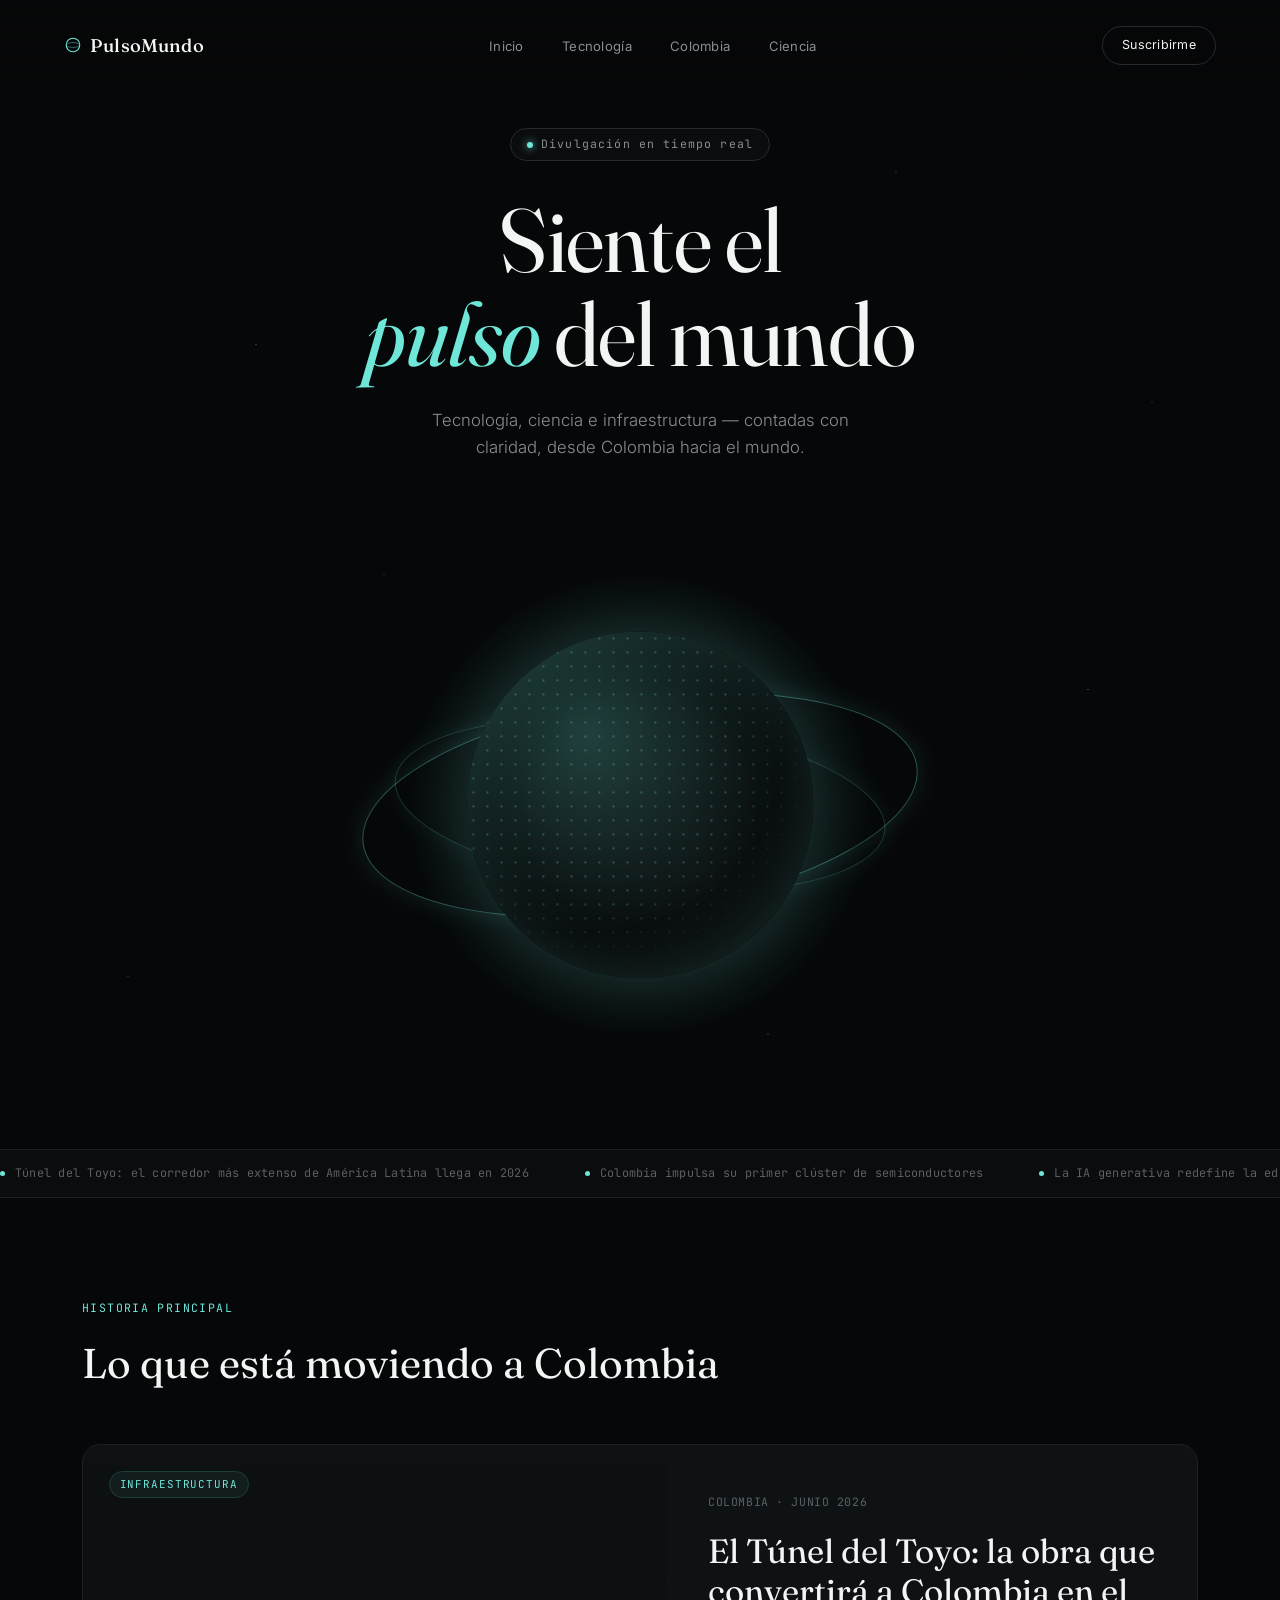
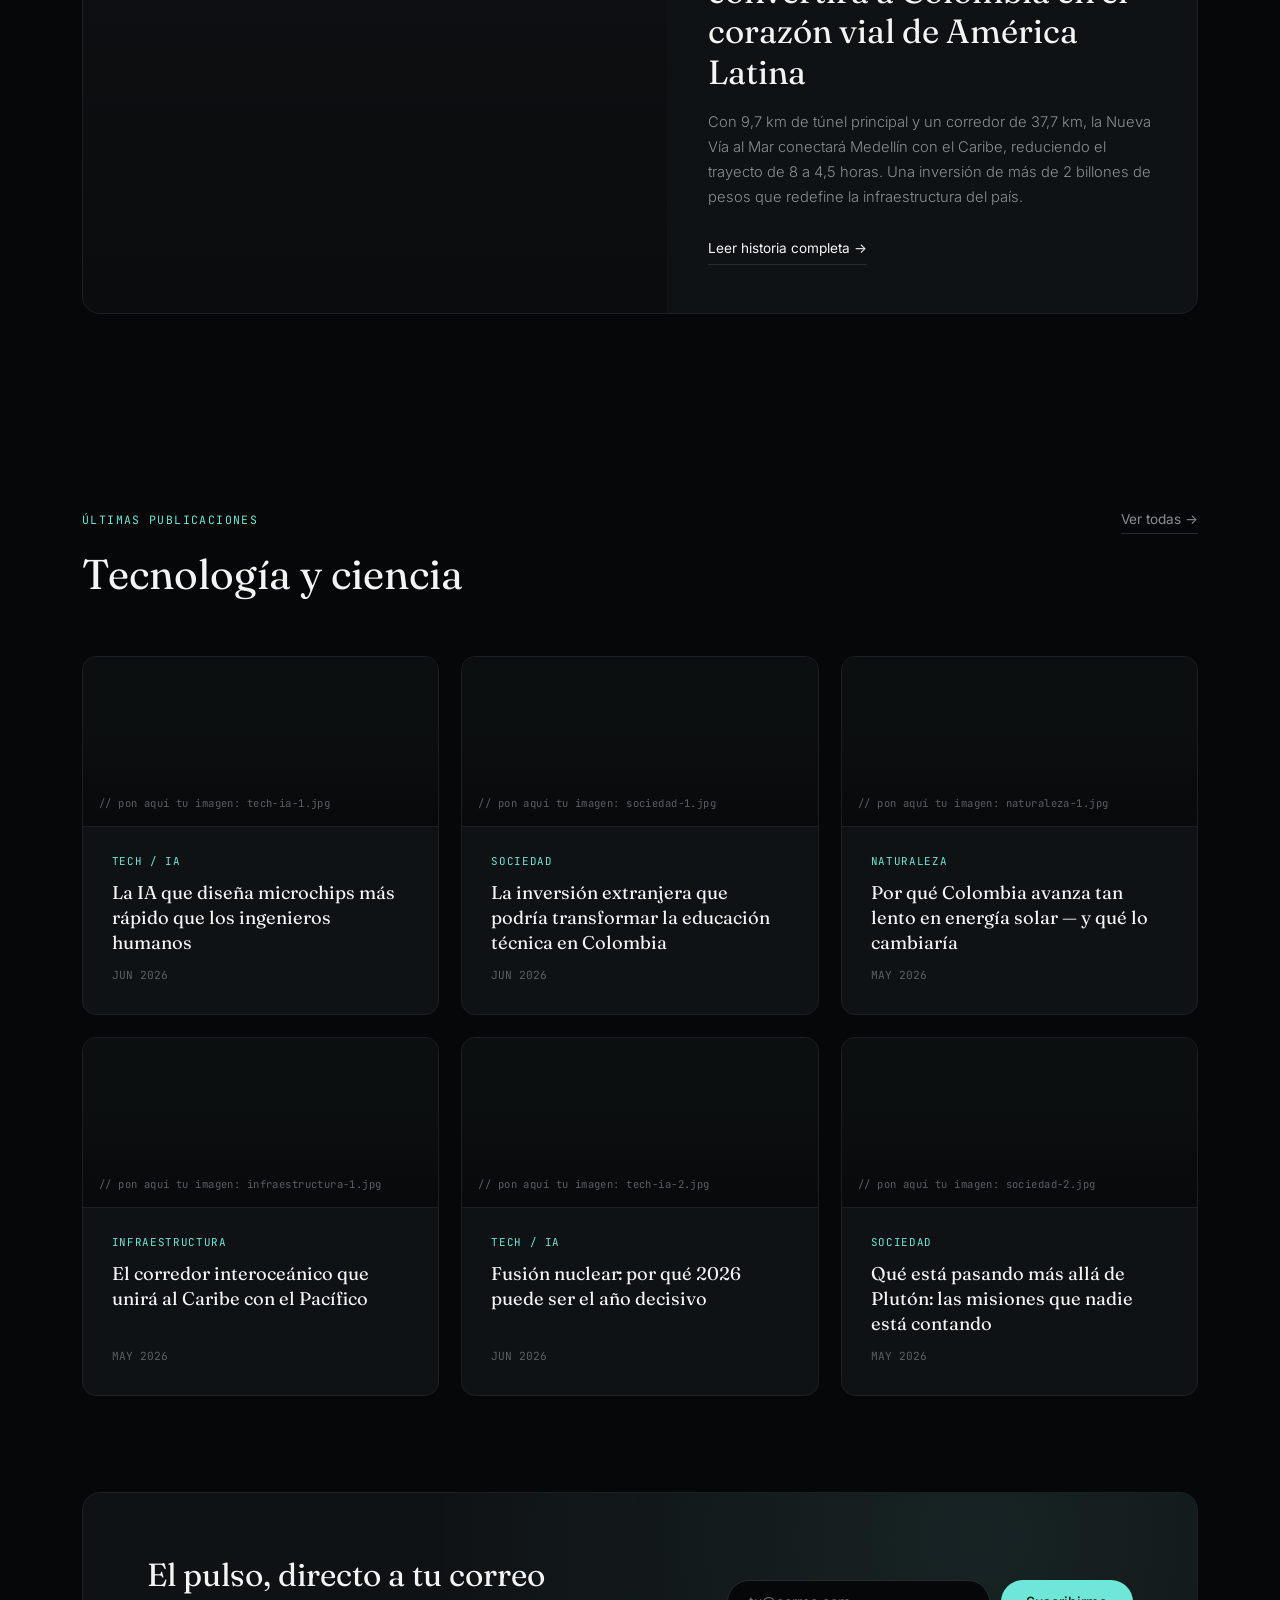
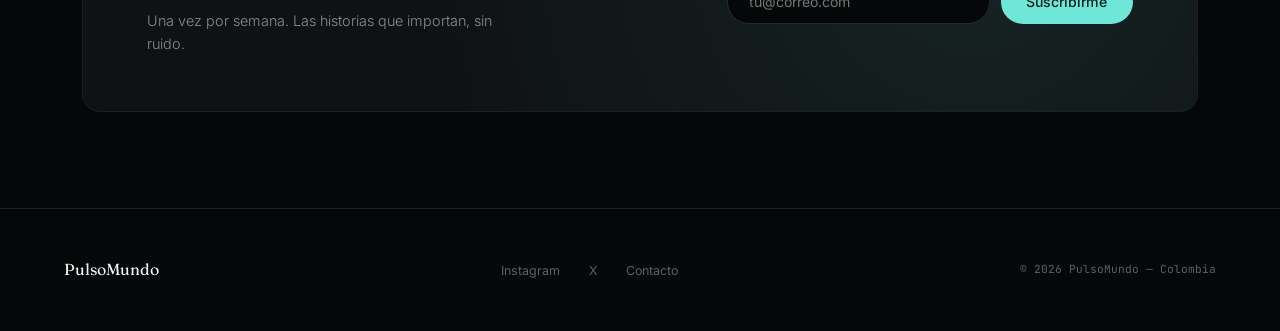
==== pulsomundo.html @ 27f366bf "Add files via upload" ====
<!DOCTYPE html>
<html lang="es">
<head>
<meta charset="UTF-8" />
<meta name="viewport" content="width=device-width, initial-scale=1.0"/>
<title>PulsoMundo — Siente el pulso del mundo</title>
<link href="https://fonts.googleapis.com/css2?family=Fraunces:opsz,wght@9..144,300;9..144,400;9..144,500&family=Inter:wght@300;400;500;600&family=JetBrains+Mono:wght@400;500&display=swap" rel="stylesheet"/>
<style>
  :root {
    --bg:        #060708;
    --bg-2:      #0a0c0e;
    --card:      #0f1214;
    --border:    #1c2023;
    --border-2:  #262b2f;
    --teal:      #6ee7d8;
    --teal-dim:  #1f3d3a;
    --teal-glow: #6ee7d855;
    --text:      #f3f5f4;
    --muted:     #888f93;
    --muted-2:   #5a6063;
  }

  *, *::before, *::after { box-sizing: border-box; margin: 0; padding: 0; }

  html { scroll-behavior: smooth; }

  body {
    background: var(--bg);
    color: var(--text);
    font-family: 'Inter', sans-serif;
    line-height: 1.6;
    overflow-x: hidden;
  }

  ::selection { background: var(--teal-dim); color: var(--teal); }

  /* ===== NAV ===== */
  nav {
    position: fixed;
    top: 0; left: 0; right: 0;
    z-index: 200;
    display: flex;
    align-items: center;
    justify-content: space-between;
    padding: 1.6rem clamp(1.5rem, 5vw, 4rem);
    background: linear-gradient(to bottom, rgba(6,7,8,0.9), transparent);
  }

  .nav-logo {
    font-family: 'Fraunces', serif;
    font-weight: 500;
    font-size: 1.15rem;
    color: var(--text);
    text-decoration: none;
    letter-spacing: 0.01em;
    display: flex;
    align-items: center;
    gap: 8px;
  }

  .nav-logo svg { width: 18px; height: 18px; }

  .nav-links {
    display: flex;
    gap: 2.4rem;
    list-style: none;
  }

  .nav-links a {
    color: var(--muted);
    text-decoration: none;
    font-size: 0.82rem;
    font-weight: 400;
    letter-spacing: 0.02em;
    transition: color 0.25s;
    position: relative;
  }

  .nav-links a:hover { color: var(--text); }

  .nav-cta {
    border: 1px solid var(--border-2);
    color: var(--text);
    text-decoration: none;
    font-size: 0.78rem;
    padding: 0.55rem 1.2rem;
    border-radius: 100px;
    transition: border-color 0.25s, background 0.25s;
    letter-spacing: 0.02em;
  }

  .nav-cta:hover {
    border-color: var(--teal);
    background: var(--teal-dim);
  }

  @media (max-width: 800px) {
    .nav-links { display: none; }
  }

  /* ===== HERO ===== */
  .hero {
    position: relative;
    min-height: 100vh;
    display: flex;
    flex-direction: column;
    align-items: center;
    justify-content: center;
    text-align: center;
    padding: 8rem 1.5rem 4rem;
    overflow: hidden;
  }

  .hero-stars {
    position: absolute;
    inset: 0;
    background-image:
      radial-gradient(1px 1px at 20% 30%, rgba(255,255,255,0.5), transparent),
      radial-gradient(1px 1px at 70% 15%, rgba(255,255,255,0.4), transparent),
      radial-gradient(1px 1px at 40% 70%, rgba(255,255,255,0.4), transparent),
      radial-gradient(1px 1px at 85% 60%, rgba(255,255,255,0.5), transparent),
      radial-gradient(1px 1px at 10% 85%, rgba(255,255,255,0.3), transparent),
      radial-gradient(1px 1px at 60% 90%, rgba(255,255,255,0.4), transparent),
      radial-gradient(1px 1px at 90% 35%, rgba(255,255,255,0.3), transparent),
      radial-gradient(1px 1px at 30% 50%, rgba(255,255,255,0.3), transparent);
    background-size: 100% 100%;
    opacity: 0.8;
  }

  .hero-eyebrow {
    position: relative;
    z-index: 2;
    display: inline-flex;
    align-items: center;
    gap: 8px;
    font-family: 'JetBrains Mono', monospace;
    font-size: 0.72rem;
    letter-spacing: 0.1em;
    color: var(--muted);
    border: 1px solid var(--border-2);
    border-radius: 100px;
    padding: 0.4rem 1rem;
    margin-bottom: 2rem;
    background: rgba(255,255,255,0.02);
  }

  .hero-eyebrow .dot {
    width: 6px; height: 6px;
    border-radius: 50%;
    background: var(--teal);
    box-shadow: 0 0 8px var(--teal);
  }

  .hero h1 {
    position: relative;
    z-index: 2;
    font-family: 'Fraunces', serif;
    font-weight: 400;
    font-size: clamp(2.6rem, 8vw, 5.6rem);
    line-height: 1.05;
    letter-spacing: -0.01em;
    max-width: 900px;
    margin-bottom: 1.6rem;
  }

  .hero h1 .accent {
    color: var(--teal);
    font-style: italic;
  }

  .hero-sub {
    position: relative;
    z-index: 2;
    color: var(--muted);
    font-size: 1.05rem;
    max-width: 480px;
    margin-bottom: 3rem;
    font-weight: 300;
  }

  /* Globe */
  .globe-stage {
    position: relative;
    width: min(560px, 80vw);
    height: min(560px, 80vw);
    margin-top: 1rem;
  }

  .globe-ring {
    position: absolute;
    top: 50%; left: 50%;
    border: 1px solid var(--teal);
    border-radius: 50%;
    opacity: 0.35;
    box-shadow: 0 0 24px var(--teal-glow);
  }

  .ring1 { width: 100%; height: 38%; transform: translate(-50%, -50%) rotate(-8deg); animation: spin 18s linear infinite; }
  .ring2 { width: 88%; height: 30%; transform: translate(-50%, -50%) rotate(6deg); opacity: 0.2; animation: spin 24s linear infinite reverse; }

  @keyframes spin {
    from { transform: translate(-50%, -50%) rotate(-8deg); }
    to   { transform: translate(-50%, -50%) rotate(352deg); }
  }

  .globe-sphere {
    position: absolute;
    top: 50%; left: 50%;
    width: 62%;
    height: 62%;
    transform: translate(-50%, -50%);
    border-radius: 50%;
    background:
      radial-gradient(circle at 35% 30%, rgba(110,231,216,0.25), transparent 60%),
      radial-gradient(circle at 65% 70%, #0c1011 0%, #050607 70%);
    box-shadow:
      inset 0 0 60px rgba(110,231,216,0.15),
      0 0 80px rgba(110,231,216,0.12);
    overflow: hidden;
  }

  .globe-dots {
    position: absolute;
    inset: 0;
    background-image: radial-gradient(circle, rgba(110,231,216,0.55) 1px, transparent 1.4px);
    background-size: 14px 14px;
    opacity: 0.5;
    mask-image: radial-gradient(circle at 38% 35%, black 0%, black 45%, transparent 70%);
    animation: drift 40s linear infinite;
  }

  @keyframes drift {
    from { background-position: 0 0; }
    to   { background-position: -200px 100px; }
  }

  .globe-glow {
    position: absolute;
    top: 50%; left: 50%;
    width: 90%; height: 90%;
    transform: translate(-50%, -50%);
    background: radial-gradient(circle, var(--teal-glow) 0%, transparent 65%);
    filter: blur(20px);
    z-index: -1;
  }

  /* ===== TICKER ===== */
  .ticker-wrap {
    position: relative;
    border-top: 1px solid var(--border);
    border-bottom: 1px solid var(--border);
    background: var(--bg-2);
    padding: 0.9rem 0;
    overflow: hidden;
  }

  .ticker-track {
    display: flex;
    gap: 3.5rem;
    white-space: nowrap;
    animation: scroll-left 32s linear infinite;
  }

  @keyframes scroll-left {
    from { transform: translateX(0); }
    to   { transform: translateX(-50%); }
  }

  .ticker-item {
    font-family: 'JetBrains Mono', monospace;
    font-size: 0.74rem;
    color: var(--muted-2);
    letter-spacing: 0.02em;
    display: flex;
    align-items: center;
    gap: 10px;
  }

  .ticker-item::before {
    content: '';
    width: 5px; height: 5px;
    border-radius: 50%;
    background: var(--teal);
  }

  /* ===== SECTION SHELL ===== */
  .section {
    max-width: 1180px;
    margin: 0 auto;
    padding: 6rem clamp(1.5rem, 5vw, 2rem);
  }

  .section-head {
    display: flex;
    align-items: baseline;
    justify-content: space-between;
    margin-bottom: 3rem;
    flex-wrap: wrap;
    gap: 1rem;
  }

  .section-label {
    font-family: 'JetBrains Mono', monospace;
    font-size: 0.72rem;
    letter-spacing: 0.12em;
    color: var(--teal);
    text-transform: uppercase;
  }

  .section-title {
    font-family: 'Fraunces', serif;
    font-weight: 400;
    font-size: clamp(1.8rem, 3.5vw, 2.6rem);
    margin-top: 0.6rem;
  }

  .section-more {
    color: var(--muted);
    font-size: 0.85rem;
    text-decoration: none;
    border-bottom: 1px solid var(--border-2);
    padding-bottom: 2px;
    transition: color 0.2s, border-color 0.2s;
  }

  .section-more:hover { color: var(--teal); border-color: var(--teal); }

  /* ===== FEATURED ===== */
  .featured {
    position: relative;
    border: 1px solid var(--border);
    border-radius: 18px;
    overflow: hidden;
    background: var(--card);
    display: grid;
    grid-template-columns: 1.1fr 1fr;
    min-height: 420px;
  }

  .featured-visual {
    position: relative;
    background-size: cover;
    background-position: center;
    background-image:
      linear-gradient(to top, rgba(6,7,8,0.55), rgba(6,7,8,0.15)),
      url('IMAGEN_DESTACADA_AQUI.jpg');
    display: flex;
    align-items: flex-end;
    justify-content: flex-start;
  }

  .featured-tag-float {
    position: absolute;
    top: 1.6rem;
    left: 1.6rem;
    z-index: 3;
    font-family: 'JetBrains Mono', monospace;
    font-size: 0.68rem;
    letter-spacing: 0.08em;
    color: var(--teal);
    border: 1px solid var(--teal-dim);
    background: rgba(110,231,216,0.06);
    padding: 4px 10px;
    border-radius: 100px;
    text-transform: uppercase;
  }

  .featured-body {
    padding: 3rem 2.6rem;
    display: flex;
    flex-direction: column;
    justify-content: center;
  }

  .featured-meta {
    font-family: 'JetBrains Mono', monospace;
    font-size: 0.72rem;
    color: var(--muted-2);
    letter-spacing: 0.05em;
    margin-bottom: 1.2rem;
  }

  .featured-title {
    font-family: 'Fraunces', serif;
    font-weight: 400;
    font-size: clamp(1.6rem, 3vw, 2.1rem);
    line-height: 1.2;
    margin-bottom: 1.1rem;
  }

  .featured-excerpt {
    color: var(--muted);
    font-size: 0.92rem;
    font-weight: 300;
    line-height: 1.7;
    margin-bottom: 1.8rem;
  }

  .read-link {
    color: var(--text);
    text-decoration: none;
    font-size: 0.85rem;
    display: inline-flex;
    align-items: center;
    gap: 8px;
    width: fit-content;
    border-bottom: 1px solid var(--border-2);
    padding-bottom: 4px;
    transition: gap 0.25s, border-color 0.25s, color 0.25s;
  }

  .read-link:hover {
    gap: 14px;
    border-color: var(--teal);
    color: var(--teal);
  }

  @media (max-width: 800px) {
    .featured { grid-template-columns: 1fr; }
    .featured-visual { min-height: 240px; }
  }

  /* ===== GRID CARDS ===== */
  .grid-3 {
    display: grid;
    grid-template-columns: repeat(3, 1fr);
    gap: 1.4rem;
  }

  .story-card {
    border: 1px solid var(--border);
    border-radius: 14px;
    background: var(--card);
    overflow: hidden;
    transition: border-color 0.25s, transform 0.25s;
    display: flex;
    flex-direction: column;
  }

  .story-card:hover {
    border-color: var(--border-2);
    transform: translateY(-3px);
  }

  /* Image slot — replace background-image url() with your own photo */
  .story-img {
    position: relative;
    height: 170px;
    background-size: cover;
    background-position: center;
    background-color: #0c0f10;
    display: flex;
    align-items: flex-end;
    border-bottom: 1px solid var(--border);
  }

  .story-img::before {
    content: '';
    position: absolute;
    inset: 0;
    background: linear-gradient(to top, rgba(6,7,8,0.75), transparent 60%);
  }

  /* Visible only when no photo is set yet — shows where to drop the image */
  .story-img-placeholder {
    position: relative;
    z-index: 1;
    width: 100%;
    padding: 0.9rem 1rem;
    font-family: 'JetBrains Mono', monospace;
    font-size: 0.66rem;
    letter-spacing: 0.04em;
    color: var(--muted-2);
  }

  .story-body {
    padding: 1.6rem 1.8rem 1.8rem;
    display: flex;
    flex-direction: column;
    flex: 1;
  }

  .story-icon {
    width: 38px; height: 38px;
    border-radius: 10px;
    background: var(--teal-dim);
    display: flex;
    align-items: center;
    justify-content: center;
    font-size: 1.1rem;
    margin-bottom: 1.4rem;
  }

  .story-tag {
    font-family: 'JetBrains Mono', monospace;
    font-size: 0.68rem;
    letter-spacing: 0.06em;
    color: var(--teal);
    text-transform: uppercase;
    margin-bottom: 0.7rem;
  }

  .story-title {
    font-family: 'Fraunces', serif;
    font-weight: 400;
    font-size: 1.15rem;
    line-height: 1.35;
    margin-bottom: 0.7rem;
    flex: 1;
  }

  .story-date {
    font-family: 'JetBrains Mono', monospace;
    font-size: 0.7rem;
    color: var(--muted-2);
  }

  @media (max-width: 900px) {
    .grid-3 { grid-template-columns: 1fr; }
  }

  /* ===== NEWSLETTER BAND ===== */
  .newsletter-band {
    margin: 0 auto;
    max-width: 1180px;
    padding: 0 clamp(1.5rem, 5vw, 2rem) 6rem;
  }

  .newsletter-inner {
    border: 1px solid var(--border);
    border-radius: 18px;
    background:
      radial-gradient(circle at 80% 20%, rgba(110,231,216,0.08), transparent 60%),
      var(--card);
    padding: 3.5rem clamp(1.8rem, 5vw, 4rem);
    display: flex;
    align-items: center;
    justify-content: space-between;
    gap: 2rem;
    flex-wrap: wrap;
  }

  .newsletter-copy h3 {
    font-family: 'Fraunces', serif;
    font-weight: 400;
    font-size: clamp(1.5rem, 3vw, 2rem);
    margin-bottom: 0.6rem;
  }

  .newsletter-copy p {
    color: var(--muted);
    font-size: 0.9rem;
    font-weight: 300;
    max-width: 380px;
  }

  .newsletter-form {
    display: flex;
    gap: 0.7rem;
    flex-wrap: wrap;
  }

  .newsletter-form input {
    background: var(--bg);
    border: 1px solid var(--border-2);
    border-radius: 100px;
    color: var(--text);
    padding: 0.8rem 1.3rem;
    font-family: 'Inter', sans-serif;
    font-size: 0.88rem;
    min-width: 240px;
    outline: none;
    transition: border-color 0.2s;
  }

  .newsletter-form input:focus { border-color: var(--teal); }

  .newsletter-form button {
    background: var(--teal);
    color: #06201c;
    border: none;
    border-radius: 100px;
    padding: 0.8rem 1.6rem;
    font-family: 'Inter', sans-serif;
    font-weight: 500;
    font-size: 0.88rem;
    cursor: pointer;
    transition: opacity 0.2s;
  }

  .newsletter-form button:hover { opacity: 0.85; }

  /* ===== FOOTER ===== */
  footer {
    border-top: 1px solid var(--border);
    padding: 3rem clamp(1.5rem, 5vw, 4rem);
    display: flex;
    align-items: center;
    justify-content: space-between;
    flex-wrap: wrap;
    gap: 1rem;
  }

  .footer-logo {
    font-family: 'Fraunces', serif;
    font-size: 1rem;
    color: var(--text);
  }

  .footer-links {
    display: flex;
    gap: 1.8rem;
    list-style: none;
  }

  .footer-links a {
    color: var(--muted-2);
    text-decoration: none;
    font-size: 0.78rem;
  }

  .footer-links a:hover { color: var(--teal); }

  .footer-copy {
    font-family: 'JetBrains Mono', monospace;
    font-size: 0.7rem;
    color: var(--muted-2);
  }
</style>
</head>
<body>

<nav>
  <a href="#" class="nav-logo">
    <svg viewBox="0 0 24 24" fill="none"><circle cx="12" cy="12" r="9" stroke="#6ee7d8" stroke-width="1.4"/><ellipse cx="12" cy="12" rx="9" ry="3.2" stroke="#6ee7d8" stroke-width="1" opacity="0.6"/></svg>
    PulsoMundo
  </a>
  <ul class="nav-links">
    <li><a href="#destacado">Inicio</a></li>
    <li><a href="#historias">Tecnología</a></li>
    <li><a href="#historias">Colombia</a></li>
    <li><a href="#historias">Ciencia</a></li>
  </ul>
  <a href="#suscribete" class="nav-cta">Suscribirme</a>
</nav>

<!-- HERO -->
<section class="hero">
  <div class="hero-stars"></div>
  <span class="hero-eyebrow"><span class="dot"></span>Divulgación en tiempo real</span>
  <h1>Siente el<br/><span class="accent">pulso</span> del mundo</h1>
  <p class="hero-sub">Tecnología, ciencia e infraestructura — contadas con claridad, desde Colombia hacia el mundo.</p>

  <div class="globe-stage">
    <div class="globe-glow"></div>
    <div class="globe-ring ring2"></div>
    <div class="globe-ring ring1"></div>
    <div class="globe-sphere">
      <div class="globe-dots"></div>
    </div>
  </div>
</section>

<!-- TICKER -->
<div class="ticker-wrap">
  <div class="ticker-track">
    <span class="ticker-item">Túnel del Toyo: el corredor más extenso de América Latina llega en 2026</span>
    <span class="ticker-item">Colombia impulsa su primer clúster de semiconductores</span>
    <span class="ticker-item">La IA generativa redefine la educación superior en Latinoamérica</span>
    <span class="ticker-item">Nuevas misiones espaciales captan datos inéditos del sistema solar</span>
    <span class="ticker-item">Inversión extranjera apunta a la infraestructura digital del país</span>
    <span class="ticker-item">Túnel del Toyo: el corredor más extenso de América Latina llega en 2026</span>
    <span class="ticker-item">Colombia impulsa su primer clúster de semiconductores</span>
    <span class="ticker-item">La IA generativa redefine la educación superior en Latinoamérica</span>
    <span class="ticker-item">Nuevas misiones espaciales captan datos inéditos del sistema solar</span>
    <span class="ticker-item">Inversión extranjera apunta a la infraestructura digital del país</span>
  </div>
</div>

<!-- FEATURED -->
<section class="section" id="destacado">
  <div class="section-head">
    <div>
      <span class="section-label">Historia principal</span>
      <h2 class="section-title">Lo que está moviendo a Colombia</h2>
    </div>
  </div>

  <article class="featured">
    <div class="featured-visual">
      <span class="featured-tag-float">Infraestructura</span>
    </div>
    <div class="featured-body">
      <div class="featured-meta">COLOMBIA · JUNIO 2026</div>
      <h3 class="featured-title">El Túnel del Toyo: la obra que convertirá a Colombia en el corazón vial de América Latina</h3>
      <p class="featured-excerpt">Con 9,7 km de túnel principal y un corredor de 37,7 km, la Nueva Vía al Mar conectará Medellín con el Caribe, reduciendo el trayecto de 8 a 4,5 horas. Una inversión de más de 2 billones de pesos que redefine la infraestructura del país.</p>
      <a href="tunel-del-toyo.html" class="read-link">Leer historia completa →</a>
    </div>
  </article>
</section>

<!-- GRID STORIES -->
<section class="section" id="historias">
  <div class="section-head">
    <div>
      <span class="section-label">Últimas publicaciones</span>
      <h2 class="section-title">Tecnología y ciencia</h2>
    </div>
    <a href="#" class="section-more">Ver todas →</a>
  </div>

  <div class="grid-3">
    <div class="story-card">
      <div class="story-img" style="background-image:url('IMAGEN_TECH_AQUI.jpg')">
        <span class="story-img-placeholder">// pon aquí tu imagen: tech-ia-1.jpg</span>
      </div>
      <div class="story-body">
        <div class="story-tag">Tech / IA</div>
        <h3 class="story-title">La IA que diseña microchips más rápido que los ingenieros humanos</h3>
        <span class="story-date">JUN 2026</span>
      </div>
    </div>

    <div class="story-card">
      <div class="story-img" style="background-image:url('IMAGEN_SOCIEDAD_AQUI.jpg')">
        <span class="story-img-placeholder">// pon aquí tu imagen: sociedad-1.jpg</span>
      </div>
      <div class="story-body">
        <div class="story-tag">Sociedad</div>
        <h3 class="story-title">La inversión extranjera que podría transformar la educación técnica en Colombia</h3>
        <span class="story-date">JUN 2026</span>
      </div>
    </div>

    <div class="story-card">
      <div class="story-img" style="background-image:url('IMAGEN_NATURALEZA_AQUI.jpg')">
        <span class="story-img-placeholder">// pon aquí tu imagen: naturaleza-1.jpg</span>
      </div>
      <div class="story-body">
        <div class="story-tag">Naturaleza</div>
        <h3 class="story-title">Por qué Colombia avanza tan lento en energía solar — y qué lo cambiaría</h3>
        <span class="story-date">MAY 2026</span>
      </div>
    </div>

    <div class="story-card">
      <div class="story-img" style="background-image:url('IMAGEN_INFRA_AQUI.jpg')">
        <span class="story-img-placeholder">// pon aquí tu imagen: infraestructura-1.jpg</span>
      </div>
      <div class="story-body">
        <div class="story-tag">Infraestructura</div>
        <h3 class="story-title">El corredor interoceánico que unirá al Caribe con el Pacífico</h3>
        <span class="story-date">MAY 2026</span>
      </div>
    </div>

    <div class="story-card">
      <div class="story-img" style="background-image:url('IMAGEN_TECH_AQUI.jpg')">
        <span class="story-img-placeholder">// pon aquí tu imagen: tech-ia-2.jpg</span>
      </div>
      <div class="story-body">
        <div class="story-tag">Tech / IA</div>
        <h3 class="story-title">Fusión nuclear: por qué 2026 puede ser el año decisivo</h3>
        <span class="story-date">JUN 2026</span>
      </div>
    </div>

    <div class="story-card">
      <div class="story-img" style="background-image:url('IMAGEN_SOCIEDAD_AQUI.jpg')">
        <span class="story-img-placeholder">// pon aquí tu imagen: sociedad-2.jpg</span>
      </div>
      <div class="story-body">
        <div class="story-tag">Sociedad</div>
        <h3 class="story-title">Qué está pasando más allá de Plutón: las misiones que nadie está contando</h3>
        <span class="story-date">MAY 2026</span>
      </div>
    </div>
  </div>
</section>

<!-- NEWSLETTER -->
<section class="newsletter-band" id="suscribete">
  <div class="newsletter-inner">
    <div class="newsletter-copy">
      <h3>El pulso, directo a tu correo</h3>
      <p>Una vez por semana. Las historias que importan, sin ruido.</p>
    </div>
    <form class="newsletter-form" onsubmit="return false;">
      <input type="email" placeholder="tu@correo.com" required/>
      <button type="submit">Suscribirme</button>
    </form>
  </div>
</section>

<footer>
  <div class="footer-logo">PulsoMundo</div>
  <ul class="footer-links">
    <li><a href="#">Instagram</a></li>
    <li><a href="#">X</a></li>
    <li><a href="#">Contacto</a></li>
  </ul>
  <div class="footer-copy">© 2026 PulsoMundo — Colombia</div>
</footer>

</body>
</html>
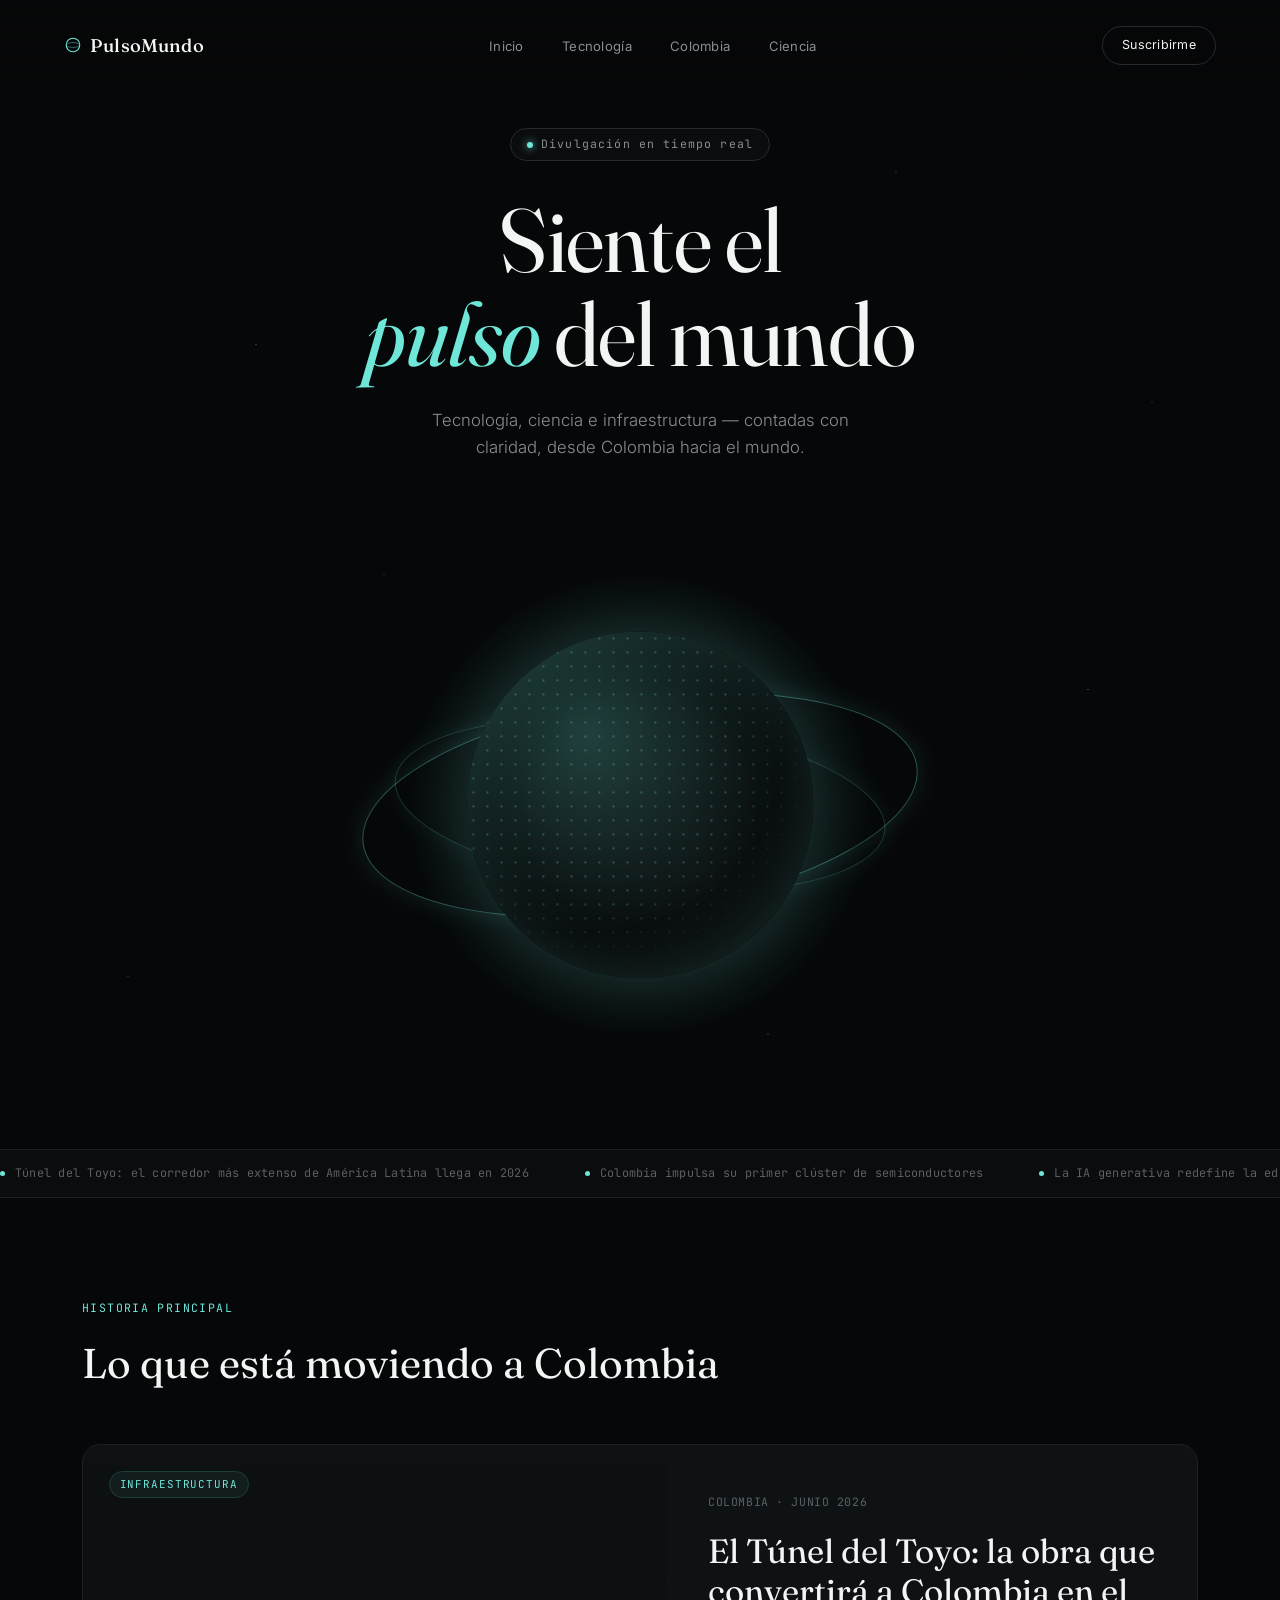
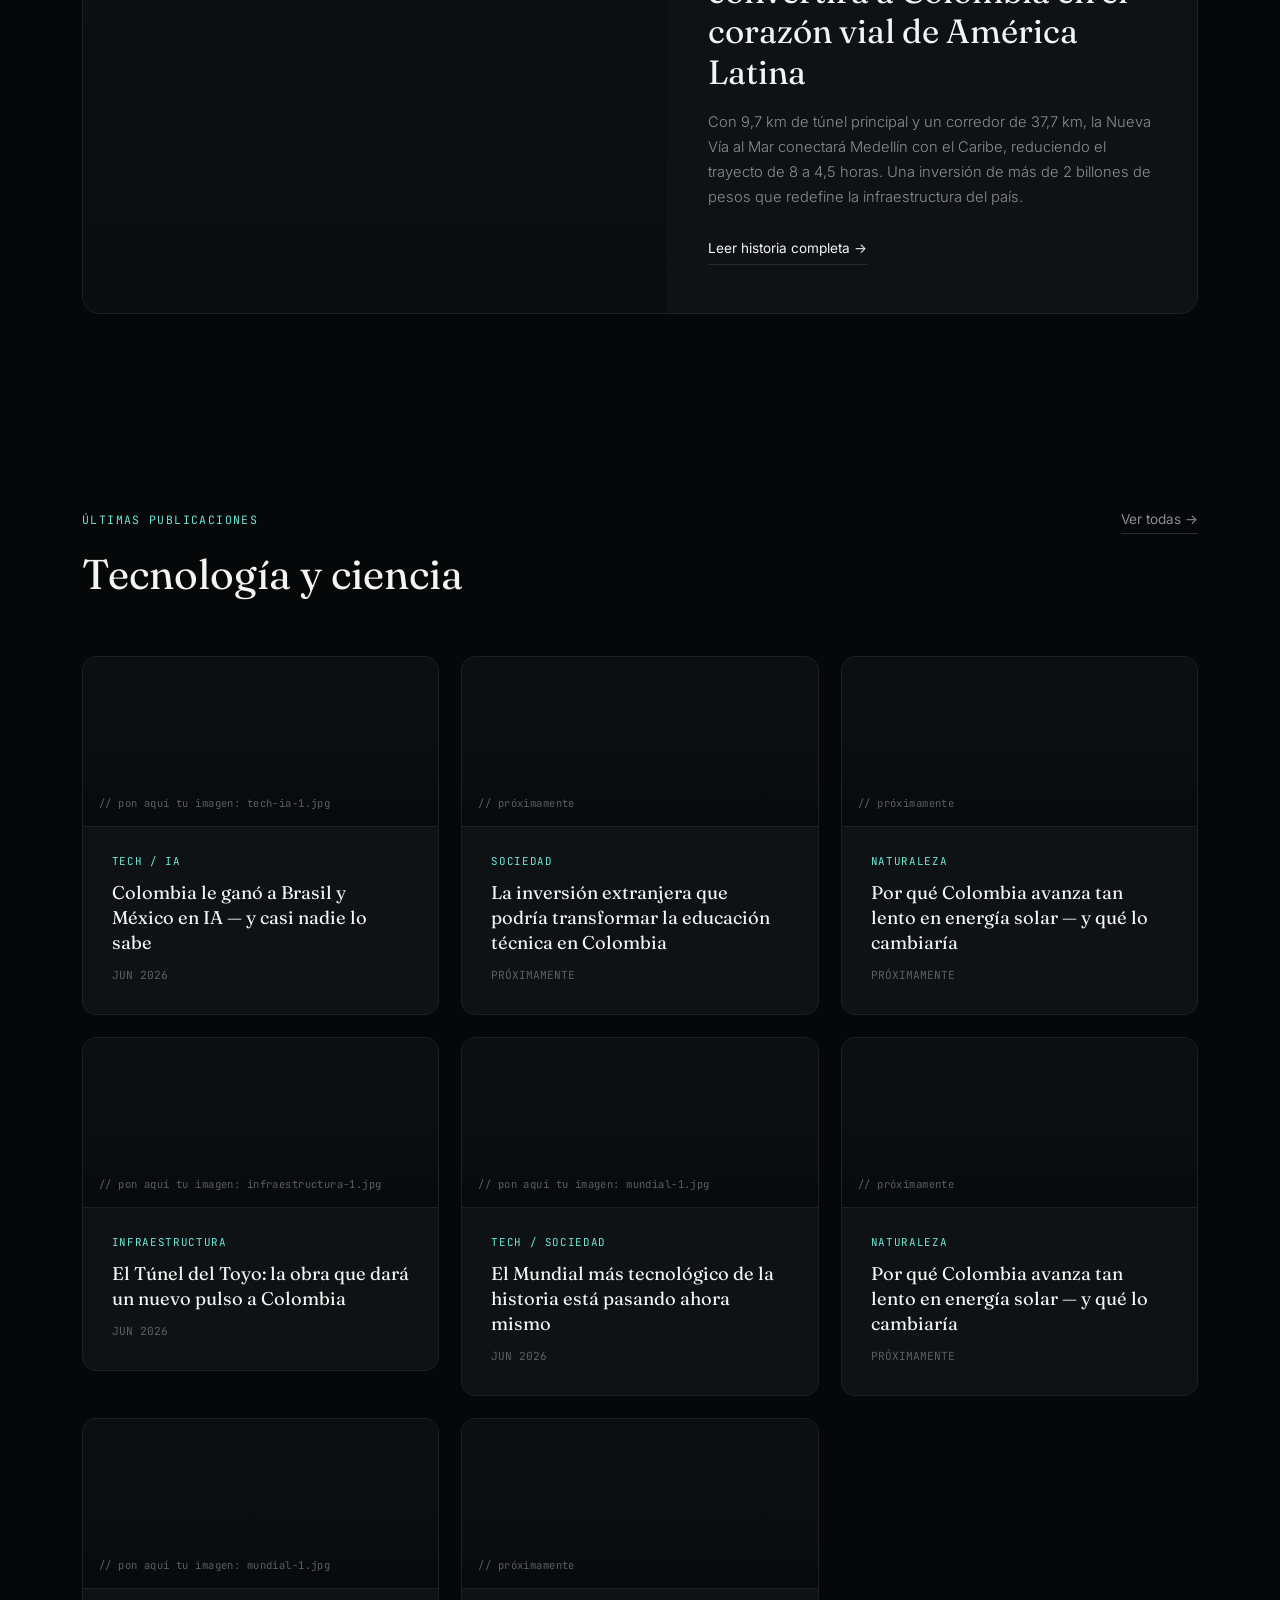
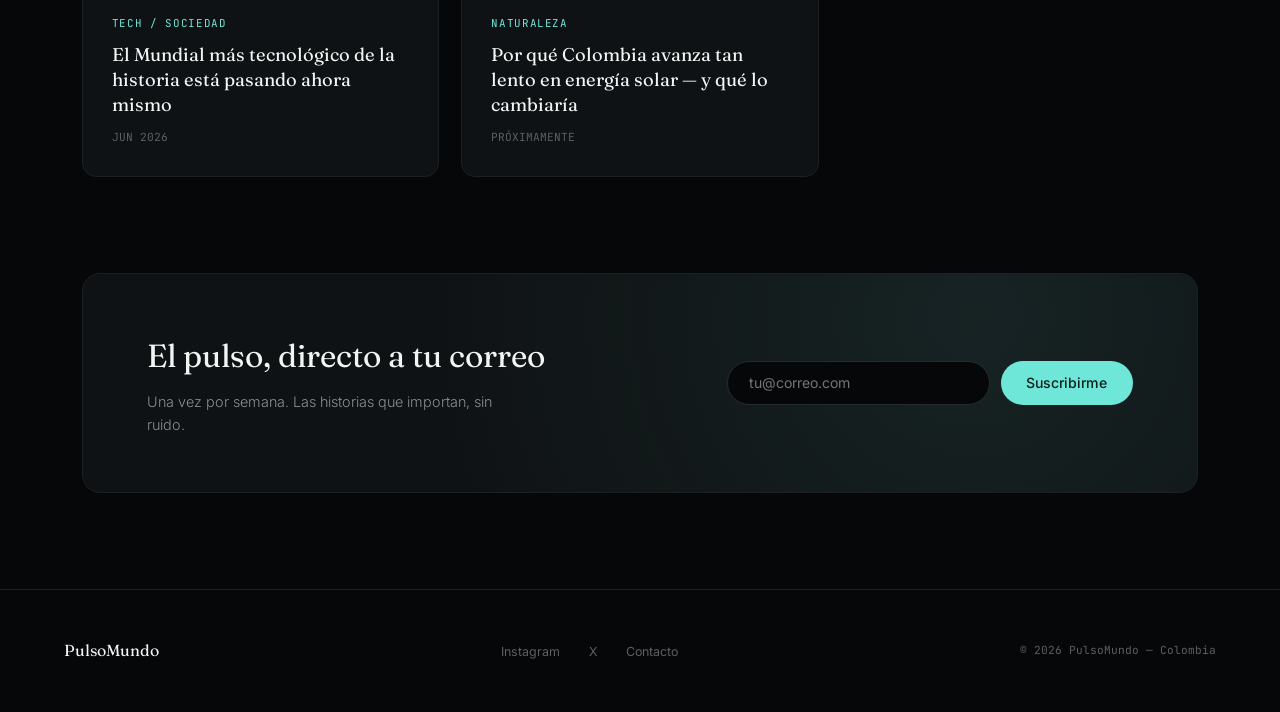
==== commit 4517aec7: "Add files via upload" ====
--- a/pulsomundo.html
+++ b/pulsomundo.html
@@ -710,69 +710,99 @@
   </div>
 
   <div class="grid-3">
+    <a href="colombia-ia.html" style="text-decoration:none; color:inherit;">
     <div class="story-card">
       <div class="story-img" style="background-image:url('IMAGEN_TECH_AQUI.jpg')">
         <span class="story-img-placeholder">// pon aquí tu imagen: tech-ia-1.jpg</span>
       </div>
       <div class="story-body">
         <div class="story-tag">Tech / IA</div>
-        <h3 class="story-title">La IA que diseña microchips más rápido que los ingenieros humanos</h3>
+        <h3 class="story-title">Colombia le ganó a Brasil y México en IA — y casi nadie lo sabe</h3>
         <span class="story-date">JUN 2026</span>
       </div>
     </div>
+    </a>
 
     <div class="story-card">
       <div class="story-img" style="background-image:url('IMAGEN_SOCIEDAD_AQUI.jpg')">
-        <span class="story-img-placeholder">// pon aquí tu imagen: sociedad-1.jpg</span>
+        <span class="story-img-placeholder">// próximamente</span>
       </div>
       <div class="story-body">
         <div class="story-tag">Sociedad</div>
         <h3 class="story-title">La inversión extranjera que podría transformar la educación técnica en Colombia</h3>
-        <span class="story-date">JUN 2026</span>
+        <span class="story-date">PRÓXIMAMENTE</span>
       </div>
     </div>
 
     <div class="story-card">
       <div class="story-img" style="background-image:url('IMAGEN_NATURALEZA_AQUI.jpg')">
-        <span class="story-img-placeholder">// pon aquí tu imagen: naturaleza-1.jpg</span>
+        <span class="story-img-placeholder">// próximamente</span>
       </div>
       <div class="story-body">
         <div class="story-tag">Naturaleza</div>
         <h3 class="story-title">Por qué Colombia avanza tan lento en energía solar — y qué lo cambiaría</h3>
-        <span class="story-date">MAY 2026</span>
-      </div>
-    </div>
-
+        <span class="story-date">PRÓXIMAMENTE</span>
+      </div>
+    </div>
+
+    <a href="tunel-del-toyo.html" style="text-decoration:none; color:inherit;">
     <div class="story-card">
       <div class="story-img" style="background-image:url('IMAGEN_INFRA_AQUI.jpg')">
         <span class="story-img-placeholder">// pon aquí tu imagen: infraestructura-1.jpg</span>
       </div>
       <div class="story-body">
         <div class="story-tag">Infraestructura</div>
-        <h3 class="story-title">El corredor interoceánico que unirá al Caribe con el Pacífico</h3>
-        <span class="story-date">MAY 2026</span>
-      </div>
-    </div>
-
+        <h3 class="story-title">El Túnel del Toyo: la obra que dará un nuevo pulso a Colombia</h3>
+        <span class="story-date">JUN 2026</span>
+      </div>
+    </div>
+    </a>
+
+    <a href="mundial-tecnologia.html" style="text-decoration:none; color:inherit;">
+    <div class="story-card">
+      <div class="story-img" style="background-image:url('IMAGEN_SOCIEDAD_AQUI.jpg')">
+        <span class="story-img-placeholder">// pon aquí tu imagen: mundial-1.jpg</span>
+      </div>
+      <div class="story-body">
+        <div class="story-tag">Tech / Sociedad</div>
+        <h3 class="story-title">El Mundial más tecnológico de la historia está pasando ahora mismo</h3>
+        <span class="story-date">JUN 2026</span>
+      </div>
+    </div>
+    </a>
+
+    <div class="story-card">
+      <div class="story-img">
+        <span class="story-img-placeholder">// próximamente</span>
+      </div>
+      <div class="story-body">
+        <div class="story-tag">Naturaleza</div>
+        <h3 class="story-title">Por qué Colombia avanza tan lento en energía solar — y qué lo cambiaría</h3>
+        <span class="story-date">PRÓXIMAMENTE</span>
+      </div>
+    </div>
+
+    <a href="mundial-tecnologia.html" style="text-decoration:none; color:inherit;">
     <div class="story-card">
       <div class="story-img" style="background-image:url('IMAGEN_TECH_AQUI.jpg')">
-        <span class="story-img-placeholder">// pon aquí tu imagen: tech-ia-2.jpg</span>
+        <span class="story-img-placeholder">// pon aquí tu imagen: mundial-1.jpg</span>
       </div>
       <div class="story-body">
-        <div class="story-tag">Tech / IA</div>
-        <h3 class="story-title">Fusión nuclear: por qué 2026 puede ser el año decisivo</h3>
+        <div class="story-tag">Tech / Sociedad</div>
+        <h3 class="story-title">El Mundial más tecnológico de la historia está pasando ahora mismo</h3>
         <span class="story-date">JUN 2026</span>
       </div>
     </div>
+    </a>
 
     <div class="story-card">
-      <div class="story-img" style="background-image:url('IMAGEN_SOCIEDAD_AQUI.jpg')">
-        <span class="story-img-placeholder">// pon aquí tu imagen: sociedad-2.jpg</span>
+      <div class="story-img">
+        <span class="story-img-placeholder">// próximamente</span>
       </div>
       <div class="story-body">
-        <div class="story-tag">Sociedad</div>
-        <h3 class="story-title">Qué está pasando más allá de Plutón: las misiones que nadie está contando</h3>
-        <span class="story-date">MAY 2026</span>
+        <div class="story-tag">Naturaleza</div>
+        <h3 class="story-title">Por qué Colombia avanza tan lento en energía solar — y qué lo cambiaría</h3>
+        <span class="story-date">PRÓXIMAMENTE</span>
       </div>
     </div>
   </div>
